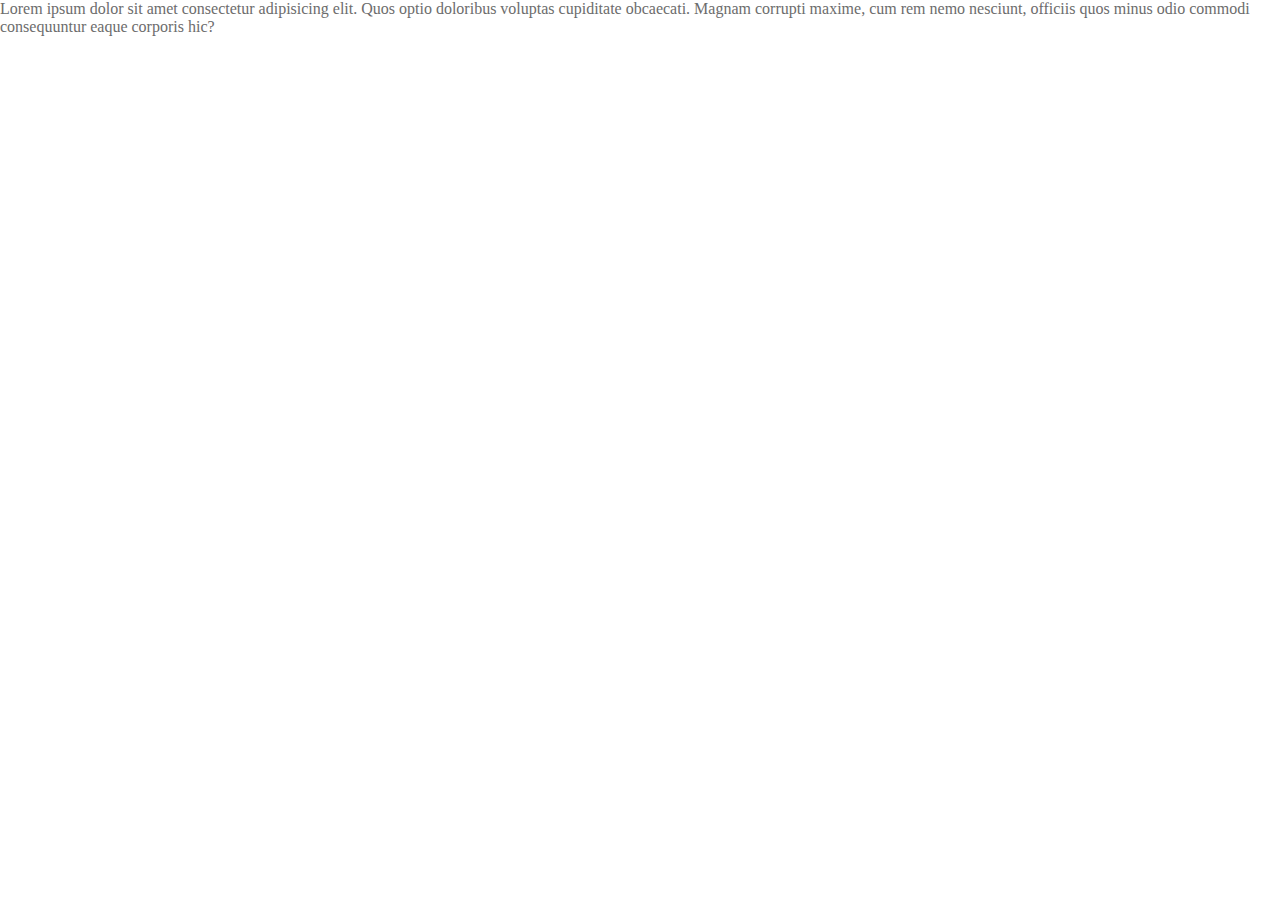
==== Projeto-Travelgram/index.html @ 2eefc181 "Começo de tudo" ====
<!DOCTYPE html>
<html lang="en">
<head>

  <link rel="preconnect" href="https://fonts.googleapis.com">
  <link rel="preconnect" href="https://fonts.gstatic.com" crossorigin>


  <meta charset="UTF-8">
  <meta name="viewport" content="width=device-width, initial-scale=1.0">
  <title>Travelgram - Perfil de Viagens</title>
  <link rel="stylesheet" href="/Projeto-Travelgram/styles/index.css">

  <link href="https://fonts.googleapis.com/css2?family=Poppins:wght@100;400;700&display=swap" rel="stylesheet">

</head>
<body>
  <p>Lorem ipsum dolor sit amet consectetur adipisicing elit. Quos optio doloribus voluptas cupiditate obcaecati. Magnam corrupti maxime, cum rem nemo nesciunt, officiis quos minus odio commodi consequuntur eaque corporis hic?</p>
  
</body>
</html>
---- Projeto-Travelgram/styles/index.css ----
@import url(global.css);

body{
  color: var(--text-color-secondary);
  background-color: var(--background-color);
}
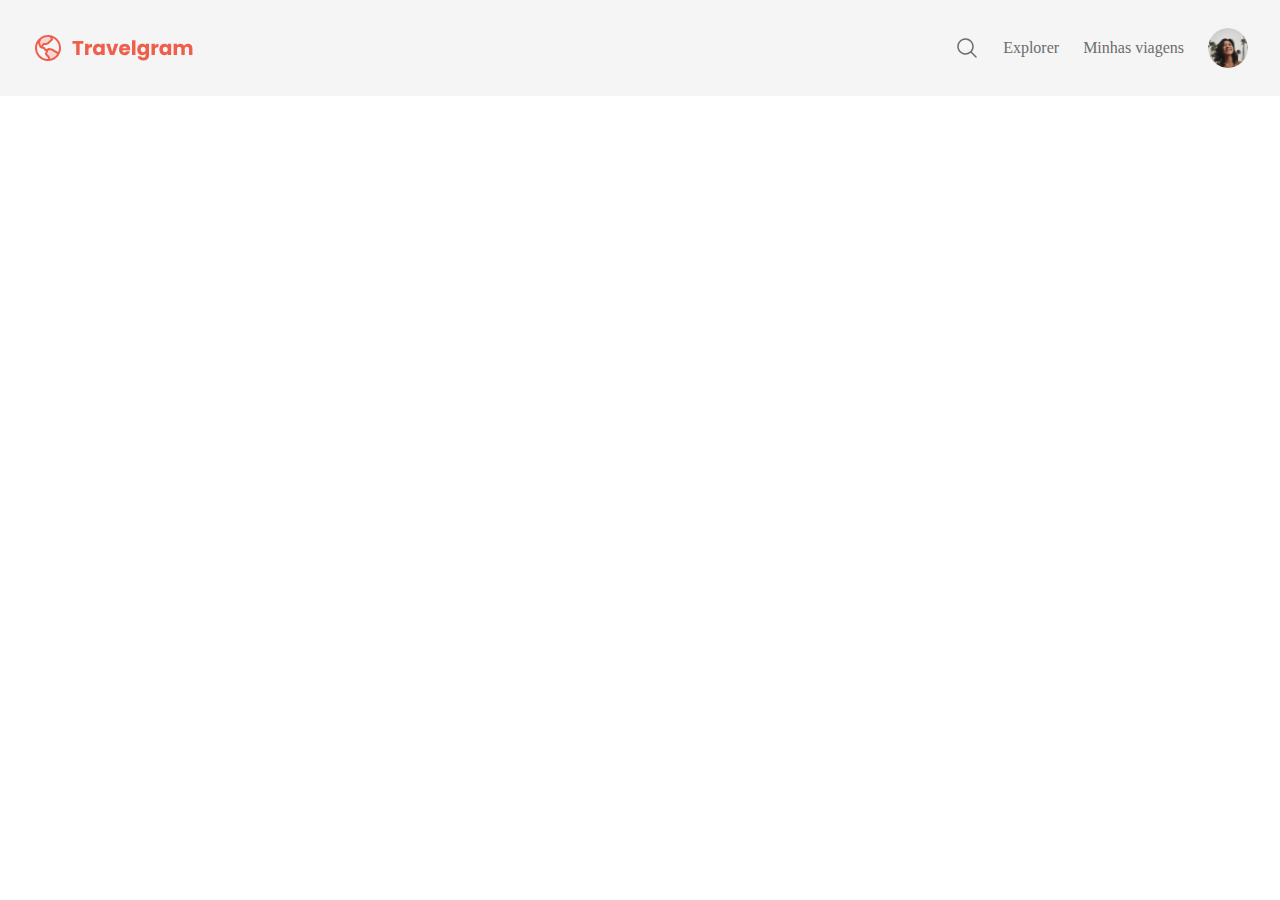
==== commit 75aa2377: "nav" ====
--- a/Projeto-Travelgram/index.html
+++ b/Projeto-Travelgram/index.html
@@ -15,7 +15,27 @@
 
 </head>
 <body>
-  <p>Lorem ipsum dolor sit amet consectetur adipisicing elit. Quos optio doloribus voluptas cupiditate obcaecati. Magnam corrupti maxime, cum rem nemo nesciunt, officiis quos minus odio commodi consequuntur eaque corporis hic?</p>
+  <div class="surface-color">
+  <nav class="container">
+    <a href="#" id="logo">
+      <img src="assets/Logo.svg" alt="Logomarca">
+    </a>
+
+    <ul id="primary-menu">
+      <li>
+        <a href="#">
+          <img src="assets/icons/MagnifyingGlass.svg" alt="Lupa">
+        </a>
+      </li>
+      <li><a href="#">Explorer</a></li>
+      <li><a href="#">Minhas viagens</a></li>
+      <li><img src="./assets/images/Profile pic.png" alt="Profile Picture"></li>
+    </ul>
+  </nav>
+  </div>
+  <header>
+    
+  </header>
   
 </body>
 </html>--- a/Projeto-Travelgram/styles/index.css
+++ b/Projeto-Travelgram/styles/index.css
@@ -1,4 +1,5 @@
 @import url(global.css);
+@import url(nav.css);
 
 body{
   color: var(--text-color-secondary);
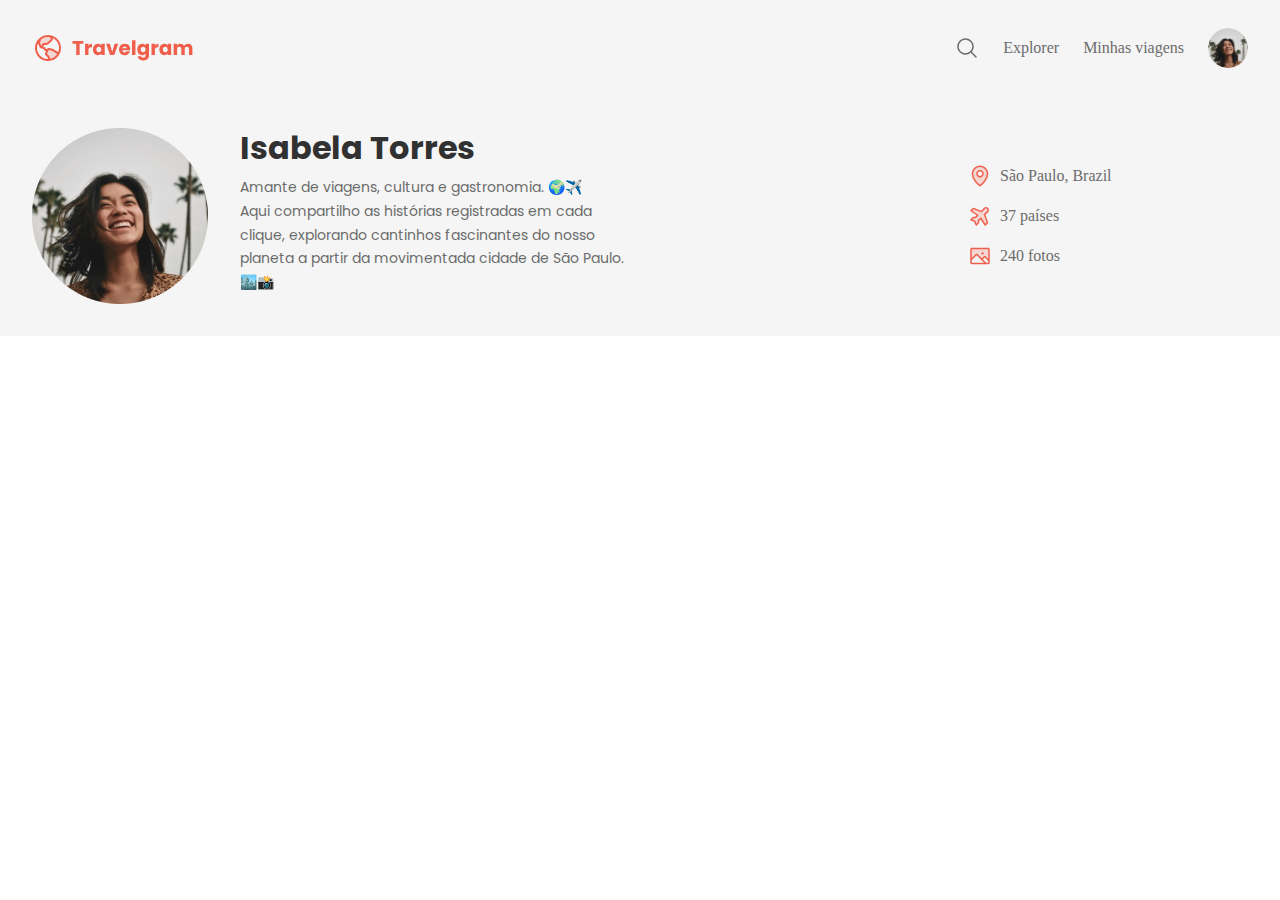
==== commit 72e7919f: "header" ====
--- a/Projeto-Travelgram/index.html
+++ b/Projeto-Travelgram/index.html
@@ -32,9 +32,35 @@
       <li><img src="./assets/images/Profile pic.png" alt="Profile Picture"></li>
     </ul>
   </nav>
+  <header>
+    <div class="container">
+      <div id="profile">
+        <img src="assets/images/Profile pic.png" alt="Foto de Perfil">
+        <div>
+          <h1>Isabela Torres</h1>
+          <p>Amante de viagens, cultura e gastronomia. 🌍✈️  <br>
+            Aqui compartilho as histórias registradas em cada clique, explorando cantinhos fascinantes do nosso planeta a partir da movimentada cidade de São Paulo. 🏙️📸</p>
+        </div>
+      </div>
+
+
+      <ul id="info">
+        <li>
+          <img src="assets/icons/MapPin.svg" alt="Icone de mapa">
+          <span>São Paulo, Brazil</span>
+        </li>
+        <li>
+          <img src="assets/icons/AirplaneTilt.svg" alt="Icone de avião">
+          <span>37 países</span>
+        </li>
+        <li>
+          <img src="assets/icons/Image.svg" alt="Icone de imagem">
+          <span>240 fotos</span>
+        </li>
+      </ul>
+    </div>
   </div>
-  <header>
-    
+
   </header>
   
 </body>
--- a/Projeto-Travelgram/styles/index.css
+++ b/Projeto-Travelgram/styles/index.css
@@ -1,5 +1,6 @@
 @import url(global.css);
 @import url(nav.css);
+@import url(header.css);
 
 body{
   color: var(--text-color-secondary);
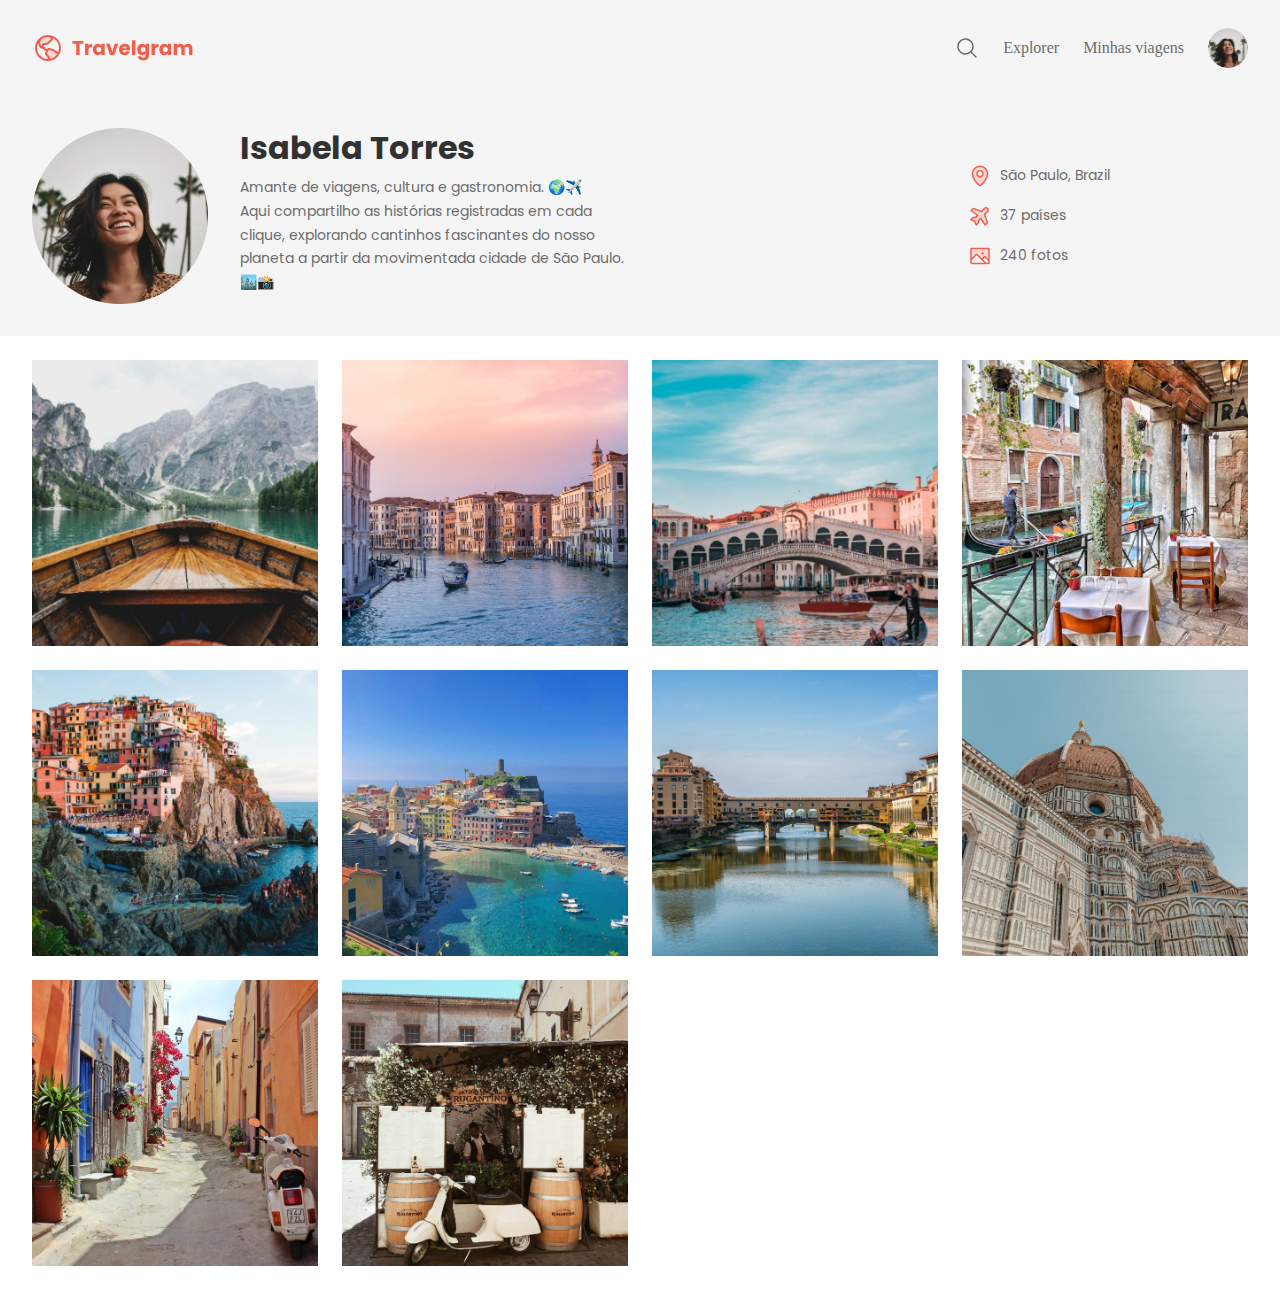
==== commit 1b39f840: "Main gallery" ====
--- a/Projeto-Travelgram/index.html
+++ b/Projeto-Travelgram/index.html
@@ -63,5 +63,19 @@
 
   </header>
   
+  <main class="container">
+    <img src="assets/images/Image 01.png" alt="...">
+    <img src="assets/images/Image 02.png" alt="...">
+    <img src="assets/images/Image 03.png" alt="...">
+    <img src="assets/images/Image 04.png" alt="...">
+    <img src="assets/images/Image 05.png" alt="...">
+    <img src="assets/images/Image 06.png" alt="...">
+    <img src="assets/images/Image 07.png" alt="...">
+    <img src="assets/images/Image 08.png" alt="...">
+    <img src="assets/images/Image 09.png" alt="...">
+    <img src="assets/images/Image 10.png" alt="...">
+
+  </main>
+
 </body>
 </html>--- a/Projeto-Travelgram/styles/index.css
+++ b/Projeto-Travelgram/styles/index.css
@@ -1,6 +1,7 @@
 @import url(global.css);
 @import url(nav.css);
 @import url(header.css);
+@import url(main.css);
 
 body{
   color: var(--text-color-secondary);
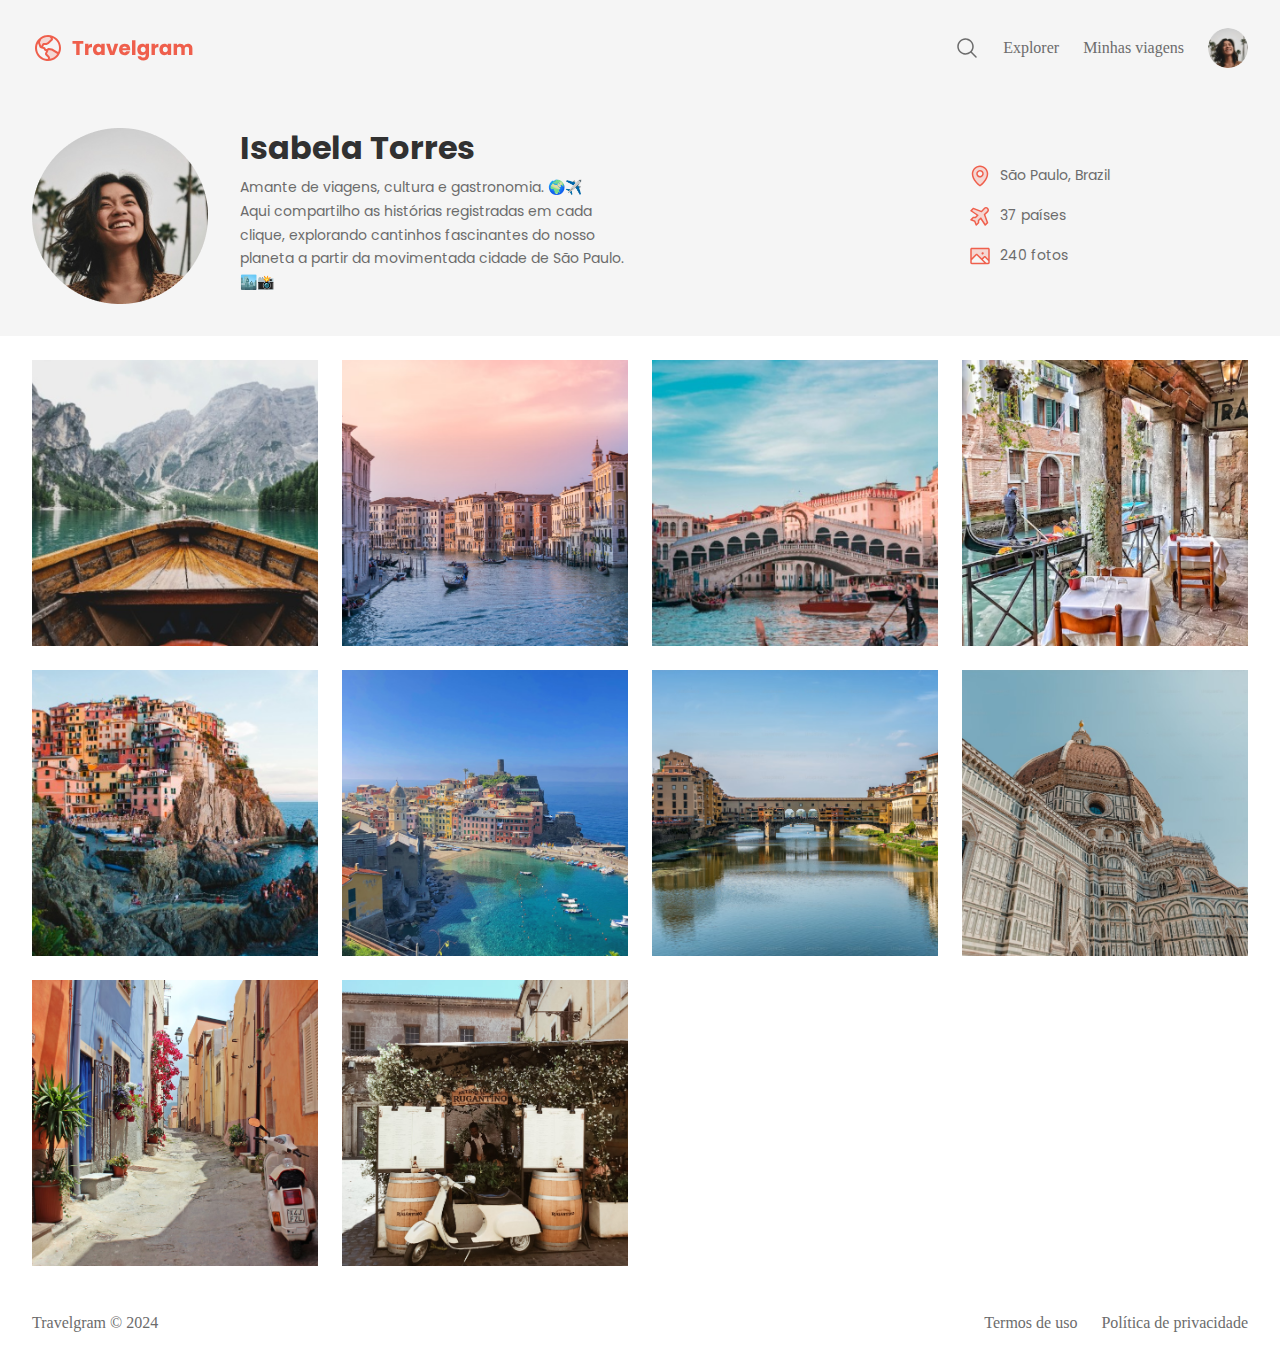
==== commit 4749bd21: "Done footer" ====
--- a/Projeto-Travelgram/index.html
+++ b/Projeto-Travelgram/index.html
@@ -77,5 +77,17 @@
 
   </main>
 
+  <footer class="container">
+    <span>
+      Travelgram &copy; 2024
+    </span>
+    <span>
+      Termos de uso
+    </span>
+    <span>
+      Política de privacidade
+    </span>
+  </footer>
+
 </body>
 </html>--- a/Projeto-Travelgram/styles/index.css
+++ b/Projeto-Travelgram/styles/index.css
@@ -2,6 +2,7 @@
 @import url(nav.css);
 @import url(header.css);
 @import url(main.css);
+@import url(footer.css);
 
 body{
   color: var(--text-color-secondary);
